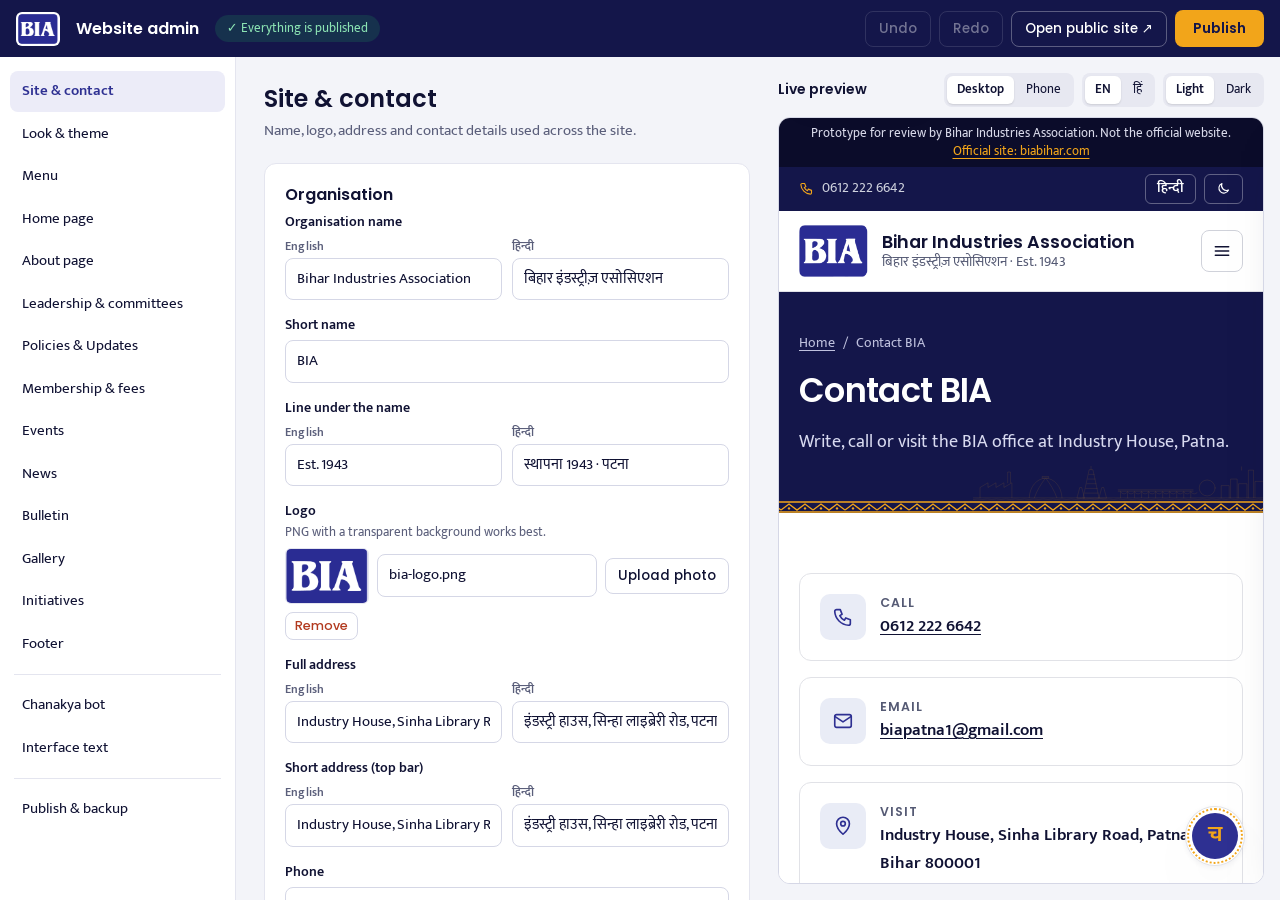
==== admin.html @ 2e4f99d8 "Add BIA website prototype: public site, admin panel and content" ====
<!doctype html>
<html lang="en">
<head>
<meta charset="utf-8">
<meta name="viewport" content="width=device-width, initial-scale=1, viewport-fit=cover">
<title>BIA Website Admin</title>
<meta name="robots" content="noindex, nofollow">
<meta name="theme-color" content="#14164A">
<link rel="icon" type="image/png" href="bia-logo.png">
<link rel="preconnect" href="https://fonts.googleapis.com">
<link rel="preconnect" href="https://fonts.gstatic.com" crossorigin>
<link rel="stylesheet" href="https://fonts.googleapis.com/css2?family=Poppins:wght@500;600&family=Mukta:wght@400;500;600&display=swap">
<link rel="stylesheet" href="admin.css?v=202610271252">
</head>
<body>
<header class="top">
  <img src="bia-logo.png" alt="BIA" class="logo">
  <span class="ttl">Website admin</span>
  <span class="pill" id="status">Loading…</span>
  <div class="acts">
    <button type="button" class="tb" id="undoBtn" disabled>Undo</button>
    <button type="button" class="tb" id="redoBtn" disabled>Redo</button>
    <button type="button" class="tb hide-wide" id="previewToggle">Preview</button>
    <a class="tb" href="./" target="_blank" rel="noopener">Open public site ↗</a>
    <button type="button" class="pub" id="publishBtn">Publish</button>
  </div>
</header>
<div class="layout">
  <nav class="side" id="side" aria-label="Sections"></nav>
  <main class="editor" id="editor" tabindex="-1"><p class="muted">Loading the site content…</p></main>
  <aside class="preview" id="preview" aria-label="Live preview">
    <div class="pv-bar">
      <b>Live preview</b>
      <div class="seg" id="pvDevice"><button type="button" data-dev="desk" aria-pressed="true">Desktop</button><button type="button" data-dev="phone" aria-pressed="false">Phone</button></div>
      <div class="seg" id="pvLang"><button type="button" data-lang="en" aria-pressed="true">EN</button><button type="button" data-lang="hi" aria-pressed="false">हिं</button></div>
      <div class="seg" id="pvMode"><button type="button" data-mode="light" aria-pressed="true">Light</button><button type="button" data-mode="dark" aria-pressed="false">Dark</button></div>
    </div>
    <div class="pv-frame" id="pvFrame"><iframe id="pv" title="Live preview of the public site" src="index.html?preview=1#/"></iframe></div>
  </aside>
</div>
<div class="toast" id="toast" role="status" aria-live="polite"></div>
<script src="common.js?v=202610271252"></script>
<script src="bot.js?v=202610271252"></script>
<script src="admin.js?v=202610271252"></script>
</body>
</html>
---- admin.css ----
/* BIA website admin — editor (middle) + live preview of the public site (right). */
:root {
  --navy: #14164A; --brand: #2E3092; --accent: #F2A51A; --bg: #F3F4F9; --surface: #fff; --text: #101233;
  --muted: #5B5F7B; --line: #E4E5EF; --line-2: #D5D7E6; --tint: #ECECF8; --danger: #B23A1F; --ok: #137A47;
  --font: "Mukta", system-ui, -apple-system, "Segoe UI", sans-serif; --display: "Poppins", "Mukta", system-ui, sans-serif;
  color-scheme: light;
}
* { box-sizing: border-box; }
[hidden] { display: none !important; }
html, body { height: 100%; }
body { margin: 0; background: var(--bg); color: var(--text); font: 400 15px/1.5 var(--font); -webkit-font-smoothing: antialiased; display: flex; flex-direction: column; }
button, input, select, textarea { font: inherit; color: inherit; }
:focus-visible { outline: 2.5px solid var(--accent); outline-offset: 2px; }
a { color: var(--brand); }
.muted { color: var(--muted); }

.top { display: flex; flex-wrap: wrap; align-items: center; gap: 10px 16px; padding: 10px max(16px, env(safe-area-inset-right, 0px)) 10px max(16px, env(safe-area-inset-left, 0px)); background: var(--navy); color: #fff; position: sticky; top: 0; z-index: 20; }
.top .logo { height: 34px; background: #fff; border-radius: 6px; padding: 2px; }
.top .ttl { font: 600 16px var(--display); }
.pill { font-size: 13px; padding: 4px 12px; border-radius: 999px; background: rgb(255 255 255 / .1); color: #D9DAEA; }
.pill.dirty { background: rgb(242 165 26 / .16); color: var(--accent); }
.pill.ok { background: rgb(31 157 90 / .2); color: #8BE3B3; }
.acts { margin-left: auto; display: flex; flex-wrap: wrap; gap: 8px; align-items: center; }
.tb { font: 500 13.5px var(--display); color: #fff; background: transparent; border: 1px solid rgb(255 255 255 / .3); border-radius: 8px; padding: 7px 13px; cursor: pointer; text-decoration: none; }
.tb:hover:not(:disabled) { background: rgb(255 255 255 / .1); }
.tb:disabled { opacity: .4; cursor: default; }
.pub { font: 600 14px var(--display); color: var(--navy); background: var(--accent); border: 0; border-radius: 8px; padding: 8px 18px; cursor: pointer; }
.pub:hover { filter: brightness(1.06); }
.pub:disabled { opacity: .6; cursor: progress; }

.layout { flex: 1; display: flex; min-height: 0; }
.side { width: 236px; flex: none; background: var(--surface); border-right: 1px solid var(--line); padding: 14px 10px; overflow-y: auto; display: flex; flex-direction: column; gap: 2px; }
.side button { text-align: left; border: 0; background: none; padding: 9px 12px; border-radius: 8px; cursor: pointer; color: var(--text); }
.side button:hover { background: var(--bg); }
.side button[aria-current="page"] { background: var(--tint); color: var(--brand); font-weight: 600; }
.side .sep { height: 1px; background: var(--line); margin: 8px 4px; }
.editor { flex: 1 1 560px; min-width: 0; overflow-y: auto; padding: 24px 28px 80px; }
.editor > h1 { margin: 0; font: 600 24px var(--display); }
.editor > .lead { margin: 4px 0 20px; color: var(--muted); max-width: 70ch; }
.preview { flex: 1 1 520px; max-width: 760px; min-width: 0; display: flex; flex-direction: column; gap: 10px; padding: 16px 16px 16px 0; }
.pv-bar { display: flex; flex-wrap: wrap; gap: 8px; align-items: center; }
.pv-bar b { font: 600 14px var(--display); margin-right: auto; }
.seg { display: inline-flex; gap: 2px; padding: 3px; background: #E7E8F1; border-radius: 8px; }
.seg button { border: 0; background: none; padding: 4px 10px; border-radius: 6px; cursor: pointer; font-size: 13px; }
.seg button[aria-pressed="true"] { background: var(--surface); font-weight: 600; box-shadow: 0 1px 2px rgb(0 0 0 / .12); }
.pv-frame { flex: 1; min-height: 0; display: flex; justify-content: center; background: #E7E8F1; border-radius: 12px; overflow: hidden; border: 1px solid var(--line-2); }
.pv-frame iframe { width: 100%; height: 100%; border: 0; background: #fff; transition: width .3s; }
.pv-frame.phone iframe { width: 390px; max-width: 100%; border-left: 1px solid var(--line-2); border-right: 1px solid var(--line-2); }
.hide-wide { display: none; }
@media (max-width: 1180px) {
  .preview { position: fixed; inset: 56px 0 0 0; max-width: none; background: var(--bg); padding: 12px; z-index: 15; display: none; }
  .preview.show { display: flex; }
  .hide-wide { display: inline-block; }
}
@media (max-width: 760px) {
  .layout { flex-direction: column; }
  .side { width: auto; flex-direction: row; overflow-x: auto; border-right: 0; border-bottom: 1px solid var(--line); padding: 8px; }
  .side button { white-space: nowrap; }
  .side .sep { display: none; }
  .editor { padding: 18px 16px 80px; }
}

/* cards and fields */
.card { background: var(--surface); border: 1px solid var(--line); border-radius: 12px; padding: 18px 20px; margin-bottom: 16px; }
.card > h2 { margin: 0 0 4px; font: 600 16px var(--display); }
.card > .h { margin: 0 0 12px; color: var(--muted); font-size: 14px; }
.fields { display: grid; gap: 14px; }
.f { display: grid; gap: 5px; min-width: 0; }
.f > .lbl { font-weight: 600; font-size: 14px; }
.f > .hint { color: var(--muted); font-size: 13px; margin-top: -3px; }
.inp, .sel, .ta { width: 100%; min-width: 0; padding: 9px 11px; border: 1.5px solid var(--line-2); border-radius: 8px; background: var(--surface); }
.ta { resize: vertical; min-height: 76px; line-height: 1.55; }
.inp:focus, .sel:focus, .ta:focus { outline: none; border-color: var(--brand); box-shadow: 0 0 0 3px rgb(46 48 146 / .14); }
.pair { display: grid; grid-template-columns: repeat(2, minmax(0, 1fr)); gap: 10px; }
.pair > label { display: grid; gap: 3px; min-width: 0; }
.pair small { color: var(--muted); font-size: 12px; font-weight: 600; letter-spacing: .02em; }
@media (max-width: 900px) { .pair { grid-template-columns: minmax(0, 1fr); } }
.row { display: flex; gap: 8px; align-items: center; flex-wrap: wrap; }
.row .inp { flex: 1 1 220px; }
.btn { font: 500 13.5px var(--display); border: 1.5px solid var(--line-2); background: var(--surface); color: var(--text); border-radius: 8px; padding: 7px 12px; cursor: pointer; white-space: nowrap; }
.btn:hover { border-color: var(--brand); color: var(--brand); }
.btn.pri { background: var(--brand); border-color: var(--brand); color: #fff; }
.btn.pri:hover { filter: brightness(1.1); color: #fff; }
.btn.warn { color: var(--danger); }
.btn.warn.armed { background: var(--danger); border-color: var(--danger); color: #fff; }
.btn.sm { padding: 4px 9px; font-size: 12.5px; }
.ico { width: 30px; height: 30px; display: inline-grid; place-items: center; border: 1px solid var(--line); border-radius: 7px; background: var(--surface); cursor: pointer; color: var(--muted); font-size: 14px; padding: 0; }
.ico:hover { color: var(--brand); border-color: var(--brand); }
.thumb { width: 84px; height: 56px; border-radius: 6px; object-fit: cover; background: var(--tint); border: 1px solid var(--line); flex: none; }
.swatch { width: 42px; height: 38px; border: 1.5px solid var(--line-2); border-radius: 8px; padding: 2px; background: var(--surface); cursor: pointer; }
.switch { display: inline-flex; gap: 10px; align-items: center; cursor: pointer; font-weight: 500; }
.switch input { width: 40px; height: 22px; appearance: none; background: var(--line-2); border-radius: 999px; position: relative; cursor: pointer; transition: background .2s; }
.switch input::after { content: ""; position: absolute; left: 3px; top: 3px; width: 16px; height: 16px; border-radius: 50%; background: #fff; transition: transform .2s; }
.switch input:checked { background: var(--brand); }
.switch input:checked::after { transform: translateX(18px); }
fieldset.grp { border: 1px solid var(--line); border-radius: 10px; padding: 12px 14px 14px; margin: 0; min-width: 0; }
fieldset.grp > legend { font-weight: 600; padding: 0 6px; font-size: 14px; }

/* lists */
.list-hd { display: flex; gap: 10px; align-items: center; justify-content: space-between; flex-wrap: wrap; }
.list-hd .lbl { font-weight: 600; }
.list-hd .n { color: var(--muted); font-weight: 400; }
.items { display: grid; gap: 8px; margin-top: 8px; }
details.it { border: 1px solid var(--line); border-radius: 10px; background: var(--surface); }
details.it[open] { border-color: var(--line-2); box-shadow: 0 6px 18px -14px rgb(14 16 53 / .5); }
details.it > summary { list-style: none; display: flex; gap: 8px; align-items: center; padding: 8px 10px 8px 12px; cursor: pointer; }
details.it > summary::-webkit-details-marker { display: none; }
details.it > summary .t { flex: 1; min-width: 0; overflow: hidden; text-overflow: ellipsis; white-space: nowrap; font-weight: 500; }
details.it > summary .t small { color: var(--muted); font-weight: 400; margin-left: 6px; }
details.it > summary .chev { color: var(--muted); transition: transform .2s; }
details.it[open] > summary .chev { transform: rotate(90deg); }
details.it > .body { padding: 4px 14px 16px; display: grid; gap: 14px; border-top: 1px solid var(--line); padding-top: 14px; }
.srow { display: flex; gap: 8px; align-items: flex-start; }
.srow > :first-child { flex: 1; min-width: 0; }
.search-in { max-width: 320px; }
.order-row { display: flex; gap: 10px; align-items: center; padding: 8px 10px; border: 1px solid var(--line); border-radius: 10px; background: var(--surface); }
.order-row .name { flex: 1; font-weight: 500; }
.map-row { display: grid; grid-template-columns: 180px minmax(0, 1fr) minmax(0, 1fr); gap: 8px; align-items: center; padding: 6px 0; border-bottom: 1px solid var(--line); }
.map-row code { font-size: 12px; color: var(--muted); overflow-wrap: anywhere; }
@media (max-width: 900px) { .map-row { grid-template-columns: minmax(0, 1fr); } }

/* publish panel */
.steps { margin: 6px 0 0; padding-left: 20px; }
.steps li { margin: 6px 0; }
.log { font: 13px/1.6 ui-monospace, Menlo, Consolas, monospace; background: #0E1035; color: #D9DAEA; border-radius: 10px; padding: 12px 14px; white-space: pre-wrap; max-height: 260px; overflow: auto; margin-top: 12px; }
.log .ok { color: #8BE3B3; } .log .err { color: #FF9E8A; }
.note { padding: 12px 14px; border-radius: 10px; background: #FDF1DA; color: #6B4500; font-size: 14px; }
.note.blue { background: #E8EEFB; color: #22397A; }
.bot-test { display: grid; gap: 8px; }
.bot-test ol { margin: 0; padding-left: 20px; }
.bot-test li { margin: 3px 0; }
.bot-test .best { font-weight: 600; color: var(--ok); }

.toast { position: fixed; left: 50%; bottom: calc(env(safe-area-inset-bottom, 0px) + 20px); transform: translate(-50%, 20px); background: var(--navy); color: #fff; padding: 10px 18px; border-radius: 10px; box-shadow: 0 12px 30px -10px rgb(0 0 0 / .5); opacity: 0; pointer-events: none; transition: opacity .25s, transform .25s; z-index: 50; max-width: calc(100vw - 32px); }
.toast.show { opacity: 1; transform: translate(-50%, 0); }
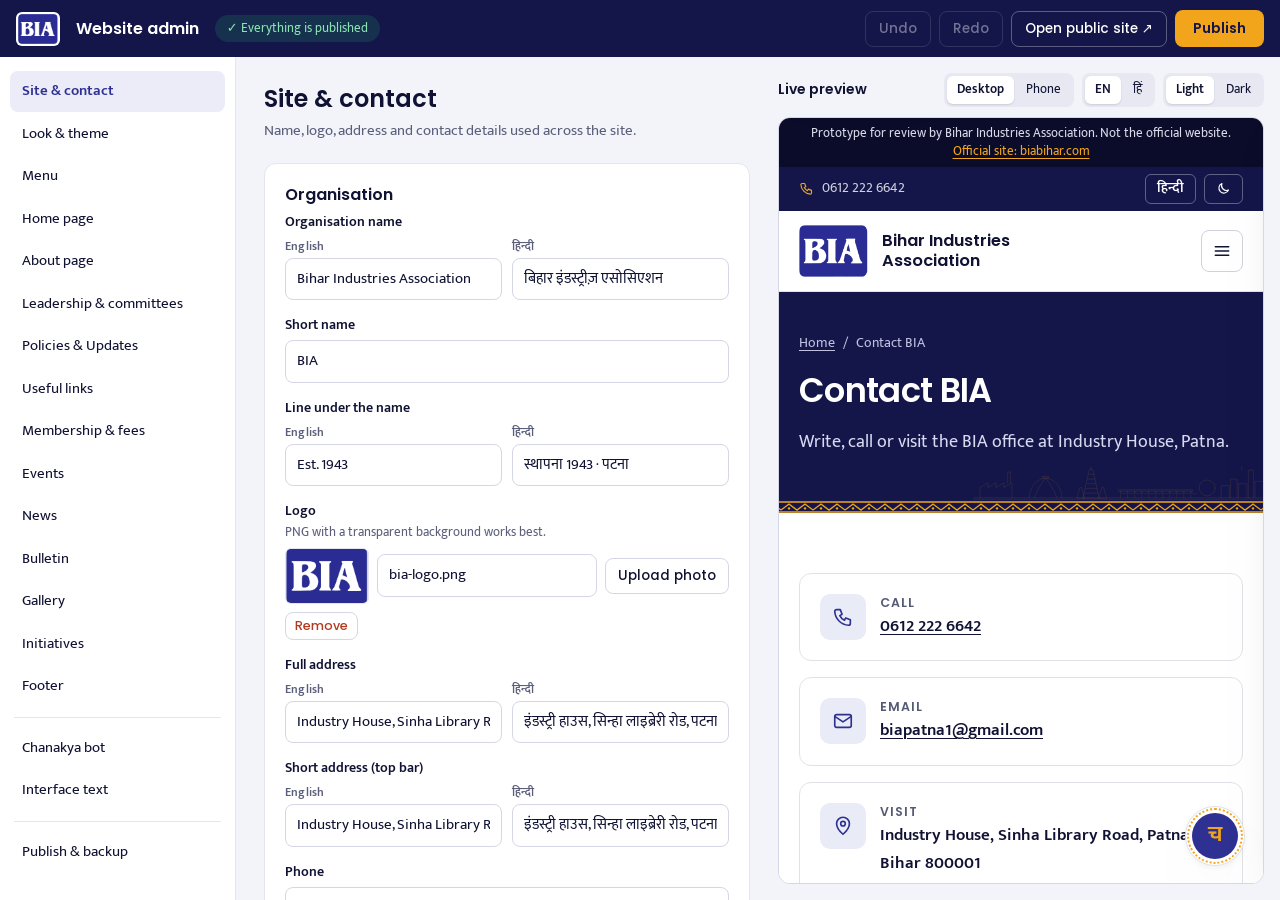
==== commit 61532bc6: "Add the Useful links page (site, admin section, menu, footer, Chanakya)" ====
--- a/admin.html
+++ b/admin.html
@@ -10,7 +10,7 @@
 <link rel="preconnect" href="https://fonts.googleapis.com">
 <link rel="preconnect" href="https://fonts.gstatic.com" crossorigin>
 <link rel="stylesheet" href="https://fonts.googleapis.com/css2?family=Poppins:wght@500;600&family=Mukta:wght@400;500;600&display=swap">
-<link rel="stylesheet" href="admin.css?v=202610271252">
+<link rel="stylesheet" href="admin.css?v=20261030111719">
 </head>
 <body>
 <header class="top">
@@ -39,8 +39,8 @@
   </aside>
 </div>
 <div class="toast" id="toast" role="status" aria-live="polite"></div>
-<script src="common.js?v=202610271252"></script>
-<script src="bot.js?v=202610271252"></script>
-<script src="admin.js?v=202610271252"></script>
+<script src="common.js?v=20261030111719"></script>
+<script src="bot.js?v=20261030111719"></script>
+<script src="admin.js?v=20261030111719"></script>
 </body>
 </html>
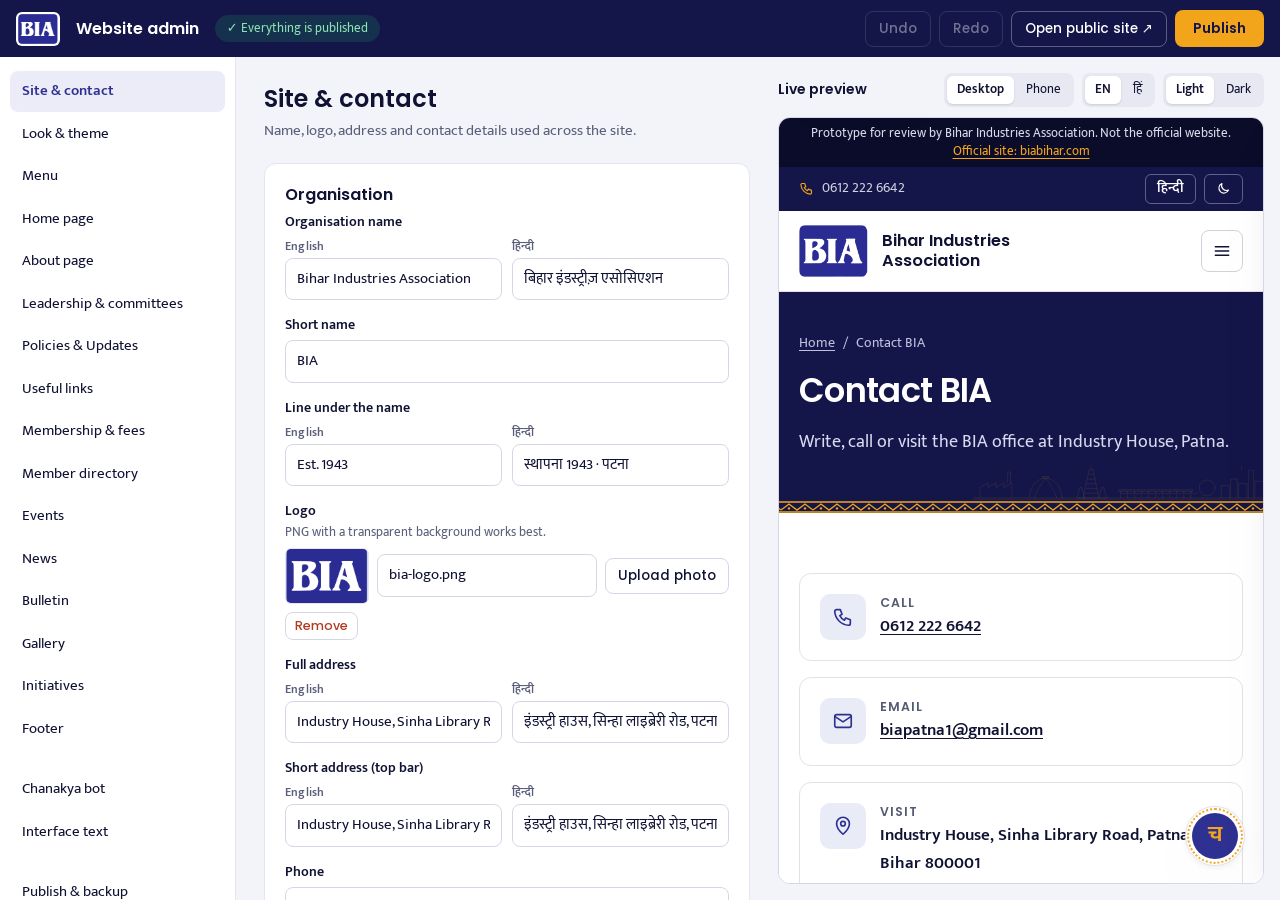
==== commit 400199b7: "Add the Member directory (admin reads PDF, Excel, Word or CSV member lists; searchable public page)" ====
--- a/admin.html
+++ b/admin.html
@@ -10,7 +10,7 @@
 <link rel="preconnect" href="https://fonts.googleapis.com">
 <link rel="preconnect" href="https://fonts.gstatic.com" crossorigin>
 <link rel="stylesheet" href="https://fonts.googleapis.com/css2?family=Poppins:wght@500;600&family=Mukta:wght@400;500;600&display=swap">
-<link rel="stylesheet" href="admin.css?v=20261030111719">
+<link rel="stylesheet" href="admin.css?v=20261030141846">
 </head>
 <body>
 <header class="top">
@@ -39,8 +39,9 @@
   </aside>
 </div>
 <div class="toast" id="toast" role="status" aria-live="polite"></div>
-<script src="common.js?v=20261030111719"></script>
-<script src="bot.js?v=20261030111719"></script>
-<script src="admin.js?v=20261030111719"></script>
+<script src="common.js?v=20261030141846"></script>
+<script src="bot.js?v=20261030141846"></script>
+<script src="members-read.js?v=20261030141846"></script>
+<script src="admin.js?v=20261030141846"></script>
 </body>
 </html>
--- a/admin.css
+++ b/admin.css
@@ -133,3 +133,21 @@
 
 .toast { position: fixed; left: 50%; bottom: calc(env(safe-area-inset-bottom, 0px) + 20px); transform: translate(-50%, 20px); background: var(--navy); color: #fff; padding: 10px 18px; border-radius: 10px; box-shadow: 0 12px 30px -10px rgb(0 0 0 / .5); opacity: 0; pointer-events: none; transition: opacity .25s, transform .25s; z-index: 50; max-width: calc(100vw - 32px); }
 .toast.show { opacity: 1; transform: translate(-50%, 0); }
+
+/* member directory */
+.dir-status .stat { color: var(--ok); }
+.dir-cols { display: grid; gap: 6px; }
+.dir-col { display: grid; grid-template-columns: auto minmax(0, 1.2fr) minmax(0, 1.2fr) minmax(0, 1fr); gap: 6px 8px; align-items: center; padding: 8px 10px; border: 1px solid var(--line); border-radius: 10px; background: var(--surface); }
+.dir-col.off { background: var(--bg); }
+.dir-col.off .inp { color: var(--muted); }
+.dir-col .sample { grid-column: 2 / -1; font-size: 12.5px; color: var(--muted); white-space: nowrap; overflow: hidden; text-overflow: ellipsis; }
+.dir-tbl { overflow: auto; max-height: 540px; border: 1px solid var(--line); border-radius: 10px; margin-top: 8px; }
+.dir-tbl table { border-collapse: collapse; font-size: 13px; min-width: 100%; }
+.dir-tbl th, .dir-tbl td { padding: 6px 9px; border-bottom: 1px solid var(--line); text-align: left; vertical-align: top; min-width: 90px; max-width: 280px; }
+.dir-tbl th { position: sticky; top: 0; background: var(--tint); font-weight: 600; white-space: nowrap; z-index: 2; }
+.dir-tbl .off { color: #9A9DB4; background: #F7F7FB; }
+.dir-tbl th.off { background: #ECECF3; text-decoration: line-through; }
+.dir-tbl .act { position: sticky; left: 0; z-index: 1; background: var(--surface); min-width: 0; white-space: nowrap; display: table-cell; }
+.dir-tbl th.act { z-index: 3; background: var(--tint); }
+.dir-tbl .act .ico { width: 26px; height: 26px; font-size: 12px; margin-right: 2px; }
+@media (max-width: 900px) { .dir-col { grid-template-columns: auto minmax(0, 1fr); } .dir-col .sel, .dir-col .sample { grid-column: 2 / -1; } }
